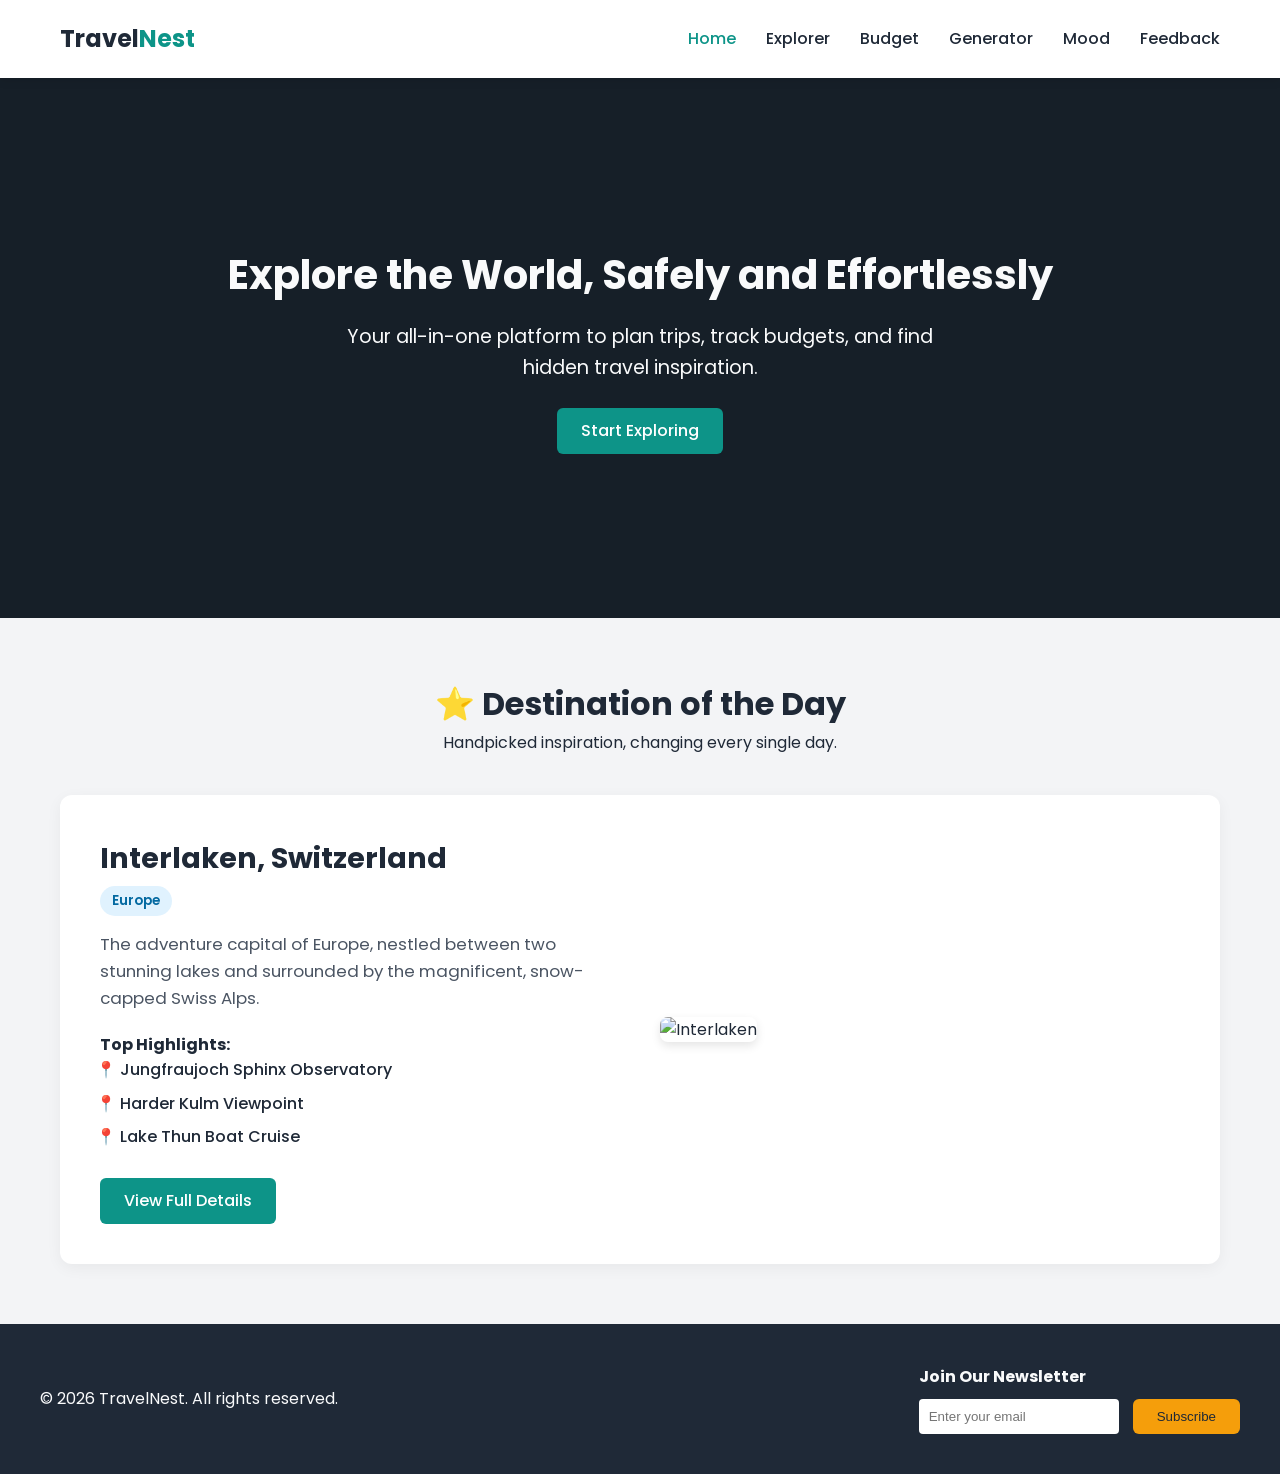
==== index.html @ 822fc0e1 "Finalised Web page" ====
<!DOCTYPE html>
<html lang="en">
<head>
    <meta charset="UTF-8">
    <meta name="viewport" content="width=device-width, initial-scale=1.0">
    <title>TravelNest - Your Ultimate Travel Planner</title>
    
    <link rel="preconnect" href="https://fonts.googleapis.com">
    <link rel="preconnect" href="https://fonts.gstatic.com" crossorigin>
    <link href="https://fonts.googleapis.com/css2?family=Poppins:wght@300;400;500;600;700&display=swap" rel="stylesheet">
    
    <link rel="stylesheet" href="css/style.css">
</head>
<body>

    <header class="site-header">
        <div class="header-container">
            <a href="index.html" class="logo">Travel<span>Nest</span></a>
            
            <nav class="main-nav" id="mainNav">
                <ul>
                    <li><a href="index.html" class="active">Home</a></li>
                    <li><a href="explorer.html">Explorer</a></li>
                    <li><a href="budget.html">Budget</a></li>
                    <li><a href="generator.html">Generator</a></li>
                    <li><a href="mood.html">Mood</a></li>
                    <li><a href="feedback.html">Feedback</a></li>
                </ul>
            </nav>
            
            <button class="menu-toggle" id="menuToggle" aria-label="Toggle navigation">
                <span class="bar"></span>
                <span class="bar"></span>
                <span class="bar"></span>
            </button>
        </div>
    </header>

    <main class="content-wrapper">
        <section class="hero">
            <h1>Explore the World, Safely and Effortlessly</h1>
            <p>Your all-in-one platform to plan trips, track budgets, and find hidden travel inspiration.</p>
            <a href="explorer.html" class="btn btn-primary">Start Exploring</a>
        </section>

        <section class="daily-destination-section">
            <div class="section-title">
                <h2>⭐ Destination of the Day</h2>
                <p>Handpicked inspiration, changing every single day.</p>
            </div>
            
            <div class="daily-grid-container" id="dailyDestinationContainer">
                </div>
        </section>
    </main>

    <footer class="site-footer">
        <div class="footer-container">
            <p>&copy; 2026 TravelNest. All rights reserved.</p>
            
            <div class="newsletter-form">
                <h4>Join Our Newsletter</h4>
                <form id="newsletterForm">
                    <input type="email" placeholder="Enter your email" required id="newsletterEmail">
                    <button type="submit" class="btn btn-secondary">Subscribe</button>
                </form>
            </div>
        </div>
    </footer>

    <script src="js/data.js" defer></script>
    <script src="js/main.js" defer></script>
</body>
</html>
---- css/style.css ----
/* ==========================================================================
   1. DESIGN SYSTEM VARIABLES & BASE RESETS
   ========================================================================== */
:root {
    --primary-color: #0d9488;    
    --secondary-color: #f59e0b;  
    --text-color-dark: #1f2937; 
    --text-color-light: #f9fafb;
    --bg-light: #f3f4f6;        
    --bg-card: #ffffff;         
 
    --max-width: 1200px;
    --transition-speed: 0.3s;
}

* {
    margin: 0;
    padding: 0;
    box-sizing: border-box;
}

body {
    font-family: 'Poppins', sans-serif;
    color: var(--text-color-dark);
    background-color: var(--bg-light);
    line-height: 1.6;
}

/* ==========================================================================
   2. REUSABLE UTILITIES & REUSABLE BUTTONS
   ========================================================================== */
.btn {
    display: inline-block;
    padding: 10px 24px;
    border-radius: 6px;
    font-weight: 500;
    text-decoration: none;
    cursor: pointer;
    transition: background var(--transition-speed), transform var(--transition-speed);
    border: none;
}

.btn-primary {
    background-color: var(--primary-color);
    color: white;
}

.btn-primary:hover {
    background-color: #0f766e;
    transform: translateY(-2px);
}

.btn-secondary {
    background-color: var(--secondary-color);
    color: var(--text-color-dark);
}

.btn-secondary:hover {
    background-color: #d97706;
    transform: translateY(-2px);
}

/* ==========================================================================
   3. HEADER & NAVIGATION LAYOUT (FLEXBOX)
   ========================================================================== */
.site-header {
    background-color: var(--bg-card);
    box-shadow: 0 2px 10px rgba(0,0,0,0.1);
    position: sticky;
    top: 0;
    z-index: 1000;
}

.header-container {
    display: flex;
    justify-content: space-between;
    align-items: center;
    max-width: var(--max-width);
    margin: 0 auto;
    padding: 20px;
}

.logo {
    font-size: 1.5rem;
    font-weight: 700;
    text-decoration: none;
    color: var(--text-color-dark);
}

.logo span {
    color: var(--primary-color);
}

.main-nav ul {
    display: flex;
    list-style: none;
    gap: 30px;
}

.main-nav a {
    text-decoration: none;
    color: var(--text-color-dark);
    font-weight: 500;
    transition: color var(--transition-speed);
}

.main-nav a:hover, .main-nav a.active {
    color: var(--primary-color);
}

/* Hamburger Hidden on Desktop */
.menu-toggle {
    display: none;
    flex-direction: column;
    gap: 5px;
    background: transparent;
    border: none;
    cursor: pointer;
}

.menu-toggle .bar {
    width: 25px;
    height: 3px;
    background-color: var(--text-color-dark);
    border-radius: 3px;
}

/* ==========================================================================
   4. BASIC HERO SECTION (For home page layout)
   ========================================================================== */
.hero {
    min-height: 60vh;
    background: linear-gradient(rgba(0,0,0,0.5), rgba(0,0,0,0.5)), url('../assets/images/hero-bg.jpg') no-repeat center center/cover;
    background-color: #2c3e50; /* Fallback color if image is missing */
    display: flex;
    flex-direction: column;
    justify-content: center;
    align-items: center;
    text-align: center;
    color: var(--text-color-light);
    padding: 20px;
}

.hero h1 {
    font-size: 2.5rem;
    margin-bottom: 15px;
}

.hero p {
    font-size: 1.2rem;
    margin-bottom: 25px;
    max-width: 600px;
}

/* ==========================================================================
   5. FOOTER & NEWSLETTER LAYOUT
   ========================================================================== */
.site-footer {
    background-color: var(--text-color-dark);
    color: var(--text-color-light);
    padding: 40px 20px;
    margin-top: 40px;
}

.footer-container {
    display: flex;
    justify-content: space-between;
    align-items: center;
    flex-wrap: wrap;
    max-width: var(--max-width);
    margin: 0 auto;
    gap: 20px;
}

.newsletter-form h4 {
    margin-bottom: 10px;
}

.newsletter-form input {
    padding: 10px;
    border-radius: 4px;
    border: none;
    margin-right: 10px;
    width: 200px;
}

/* ==========================================================================
   6. RESPONSIVE DESIGN (Media Queries for Mobile)
   ========================================================================== */
@media (max-width: 768px) {
    .menu-toggle {
        display: flex; 
    }

    .main-nav {
        display: none; 
        width: 100%;
        position: absolute;
        top: 100%;
        left: 0;
        background-color: var(--bg-card);
        padding: 20px;
        box-shadow: 0 4px 6px rgba(0,0,0,0.1);
    }
    
    .main-nav.open {
        display: block; 
    }

    .main-nav ul {
        flex-direction: column;
        gap: 15px;
    }

    .header-container {
        position: relative;
    }

    .footer-container {
        flex-direction: column;
        text-align: center;
    }
    
    .newsletter-form input {
        margin-bottom: 10px;
        width: 100%;
    }
}

/* ==========================================================================
   7. DESTINATION OF THE DAY (CSS GRID)
   ========================================================================== */
.daily-destination-section {
    max-width: var(--max-width);
    margin: 60px auto;
    padding: 0 20px;
}

.section-title {
    text-align: center;
    margin-bottom: 40px;
}

.section-title h2 {
    font-size: 2rem;
    color: var(--text-color-dark);
}

/* CSS Grid layout: Left text, Right image */
.daily-grid-container {
    display: grid;
    grid-template-columns: 1fr 1fr; /* Two columns of equal width */
    gap: 40px;
    background-color: var(--bg-card);
    padding: 40px;
    border-radius: 12px;
    box-shadow: 0 4px 15px rgba(0,0,0,0.05);
    align-items: center;
}

.daily-text-content h3 {
    font-size: 1.8rem;
    margin-bottom: 5px;
}

.badge {
    display: inline-block;
    background-color: #e0f2fe;
    color: #0369a1;
    padding: 4px 12px;
    border-radius: 20px;
    font-size: 0.85rem;
    font-weight: 600;
    margin-bottom: 15px;
}

.daily-text-content .description {
    font-size: 1.05rem;
    margin-bottom: 20px;
    color: #4b5563;
}

.daily-text-content ul {
    list-style-type: "📍 ";
    padding-left: 20px;
}

.daily-text-content li {
    margin-bottom: 8px;
    font-weight: 500;
}

.responsive-img {
    width: 100%;
    height: 350px;
    object-fit: cover; /* Prevents image stretching */
    border-radius: 8px;
    box-shadow: 0 4px 10px rgba(0,0,0,0.1);
}

/* Responsive adjustment: Stack into 1 column on mobile screens */
@media (max-width: 768px) {
    .daily-grid-container {
        grid-template-columns: 1fr; /* Swaps to a single column stack */
        gap: 20px;
        padding: 20px;
    }
}

/* ==========================================================================
   8. DESTINATION EXPLORER CARDS GRID
   ========================================================================== */
.container-explorer {
    max-width: var(--max-width);
    margin: 40px auto;
    padding: 0 20px;
}

.explorer-intro {
    text-align: center;
    margin-bottom: 40px;
}

.filter-panel {
    display: flex;
    justify-content: center;
    gap: 15px;
    margin-top: 20px;
    flex-wrap: wrap;
}

.filter-panel input, .filter-panel select {
    padding: 12px;
    border: 1px solid #d1d5db;
    border-radius: 6px;
    font-size: 1rem;
    font-family: inherit;
    outline: none;
}

.filter-panel input {
    width: 300px;
}

.cards-grid {
    display: grid;
    grid-template-columns: repeat(auto-fill, minmax(280px, 1fr)); 
    gap: 30px;
    margin-top: 20px;
}

.destination-card {
    background-color: var(--bg-card);
    border-radius: 10px;
    overflow: hidden; 
    box-shadow: 0 4px 10px rgba(0,0,0,0.05);
    transition: transform var(--transition-speed), box-shadow var(--transition-speed);
}

/* Subtle, smooth hover elevation animations */
.destination-card:hover {
    transform: translateY(-5px);
    box-shadow: 0 10px 20px rgba(0,0,0,0.1);
}

.card-img {
    width: 100%;
    height: 200px;
    object-fit: cover;
}

.card-body {
    padding: 20px;
}

.card-body h3 {
    font-size: 1.3rem;
    margin-bottom: 5px;
}

.card-body .location {
    font-size: 0.9rem;
    color: #6b7280;
    margin-bottom: 15px;
}

.card-btn {
    width: 100%;
    text-align: center;
}

.no-results {
    grid-column: 1 / -1;
    text-align: center;
    font-size: 1.2rem;
    color: #6b7280;
    padding: 40px;
}

/* ==========================================================================
   10. TRIP BUDGET PLANNER LAYOUT SYSTEM
   ========================================================================== */
.container-budget {
    max-width: var(--max-width);
    margin: 40px auto;
    padding: 0 20px;
}

.budget-intro {
    text-align: center;
    margin-bottom: 40px;
}

.budget-grid {
    display: grid;
    grid-template-columns: 1fr 1fr; 
    gap: 40px;
    align-items: start;
}

.budget-card-wrapper {
    background-color: var(--bg-card);
    padding: 30px;
    border-radius: 10px;
    box-shadow: 0 4px 12px rgba(0,0,0,0.05);
}

.budget-card-wrapper h3 {
    margin-bottom: 20px;
    color: var(--text-color-dark);
    border-bottom: 2px solid var(--bg-light);
    padding-bottom: 8px;
}

.form-control {
    margin-bottom: 20px;
    display: flex;
    flex-direction: column;
    gap: 8px;
}

.form-control label {
    font-weight: 500;
    font-size: 0.95rem;
}

.form-control input {
    padding: 12px;
    border: 1px solid #d1d5db;
    border-radius: 6px;
    font-size: 1rem;
    font-family: inherit;
    outline: none;
    transition: border-color var(--transition-speed);
}

.form-control input:focus {
    border-color: var(--primary-color);
}

.form-btn {
    width: 100%;
    text-align: center;
    padding: 12px;
}

.result-card {
    opacity: 0;
    transform: translateY(10px);
    transition: opacity 0.4s ease, transform 0.4s ease;
    pointer-events: none; 
}

.result-card.visible {
    opacity: 1;
    transform: translateY(0);
    pointer-events: auto;
}

.result-stat {
    display: flex;
    justify-content: space-between;
    align-items: center;
    padding: 12px 0;
    border-bottom: 1px dashed #e5e7eb;
}

.cost-highlight {
    font-size: 1.6rem;
    color: var(--primary-color);
}

.status-badge {
    padding: 4px 12px;
    border-radius: 4px;
    font-size: 0.85rem;
    font-weight: 600;
}
.status-low { background-color: #dcfce7; color: #166534; }
.status-moderate { background-color: #fef3c7; color: #92400e; }
.status-luxury { background-color: #fee2e2; color: #991b1b; }

.progress-container {
    margin-top: 25px;
}
.progress-container p {
    font-weight: 500;
    font-size: 0.9rem;
    margin-bottom: 8px;
    color: #4b5563;
}
.progress-track {
    width: 100%;
    height: 12px;
    background-color: var(--bg-light);
    border-radius: 6px;
    overflow: hidden;
}
.progress-bar-fill {
    width: 0%; 
    height: 100%;
    background-color: var(--primary-color);
    border-radius: 6px;
    transition: width 0.6s cubic-bezier(0.4, 0, 0.2, 1); 
}
.progress-labels {
    display: flex;
    justify-content: space-between;
    font-size: 0.75rem;
    color: #9ca3af;
    margin-top: 6px;
}

.success-alert {
    color: #166534;
    font-size: 0.9rem;
    margin-top: 10px;
    text-align: center;
    font-weight: 500;
}

@media (max-width: 768px) {
    .budget-grid {
        grid-template-columns: 1fr; 
        gap: 20px;
    }
}

/* ==========================================================================
   11. RANDOM TRIP GENERATOR & WISHLIST MODULE STYLING
   ========================================================================== */
.container-generator {
    max-width: var(--max-width);
    margin: 40px auto;
    padding: 0 20px;
}

.generator-intro {
    text-align: center;
    margin-bottom: 40px;
}

.generator-grid {
    display: grid;
    grid-template-columns: 1.2fr 0.8fr; 
    gap: 40px;
    align-items: start;
}

.card-wrapper {
    background-color: var(--bg-card);
    padding: 30px;
    border-radius: 10px;
    box-shadow: 0 4px 12px rgba(0,0,0,0.05);
}

.card-wrapper h3 {
    margin-bottom: 15px;
    color: var(--text-color-dark);
    border-bottom: 2px solid var(--bg-light);
    padding-bottom: 8px;
}

.instruction-text {
    color: #6b7280;
    font-size: 0.95rem;
    margin-bottom: 20px;
}

.gen-action-btn {
    width: 100%;
    padding: 14px;
    font-size: 1.05rem;
    margin-bottom: 25px;
}

.placeholder-text {
    text-align: center;
    color: #9ca3af;
    font-style: italic;
    padding: 30px 0;
}

.surprise-card {
    border: 1px solid #e5e7eb;
    border-radius: 8px;
    overflow: hidden;
    background-color: #fbcfe820; 
}

.surprise-img {
    width: 100%;
    height: 220px;
    object-fit: cover;
}

.surprise-info {
    padding: 20px;
}

.surprise-info h4 {
    font-size: 1.3rem;
    margin-bottom: 5px;
}

.wishlist-add-btn {
    width: 100%;
    margin-top: 15px;
    background-color: #db2777; 
    color: white;
}
.wishlist-add-btn:hover {
    background-color: #be185d;
}

.wishlist-items-container {
    display: flex;
    flex-direction: column;
    gap: 12px;
    margin-top: 15px;
}

.wishlist-item-row {
    display: flex;
    justify-content: space-between;
    align-items: center;
    background-color: var(--bg-light);
    padding: 12px 20px;
    border-radius: 6px;
    border-left: 4px solid #db2777; 
}

.wish-item-meta {
    display: flex;
    flex-direction: column;
}

.wish-item-meta strong {
    font-size: 1rem;
    color: var(--text-color-dark);
}

.wish-item-meta span {
    font-size: 0.8rem;
    color: #6b7280;
}

.remove-wish-btn {
    background: transparent;
    border: none;
    font-size: 1.6rem;
    color: #9ca3af;
    cursor: pointer;
    transition: color var(--transition-speed);
    line-height: 1;
}

.remove-wish-btn:hover {
    color: #dc2626;
}

.animated-fade-in {
    animation: simpleFadeIn 0.5s ease forwards;
}

@keyframes simpleFadeIn {
    from {
        opacity: 0;
        transform: translateY(8px);
    }
    to {
        opacity: 1;
        transform: translateY(0);
    }
}

@media (max-width: 768px) {
    .generator-grid {
        grid-template-columns: 1fr;
        gap: 20px;
    }
}

/* ==========================================================================
   12. TRAVEL MOOD & TIMELINE TRACKER MODULE
   ========================================================================== */
.container-mood {
    max-width: var(--max-width);
    margin: 40px auto;
    padding: 0 20px;
}

.mood-intro {
    text-align: center;
    margin-bottom: 40px;
}

.mood-grid {
    display: grid;
    grid-template-columns: 0.82fr 1.18fr; 
    gap: 40px;
    align-items: start;
}

/* Sound Control Panels Styles */
.sound-controls-container {
    display: flex;
    flex-direction: column;
    gap: 20px;
    margin-top: 20px;
}

.sound-card {
    display: flex;
    align-items: center;
    gap: 20px;
    background-color: var(--bg-light);
    padding: 15px 20px;
    border-radius: 8px;
    border: 2px solid transparent;
    transition: all var(--transition-speed);
}

.sound-card.playing {
    border-color: var(--primary-color);
    background-color: #f0fdfa; 
    box-shadow: 0 4px 10px rgba(13, 148, 136, 0.1);
}

.sound-icon {
    font-size: 2rem;
}

.sound-card h4 {
    flex-grow: 1;
    font-size: 1.05rem;
}

.audio-notice {
    font-size: 0.75rem;
    color: #9ca3af;
    margin-top: 20px;
    text-align: center;
}

.itinerary-form-layout {
    background-color: var(--bg-light);
    padding: 20px;
    border-radius: 8px;
    margin-bottom: 25px;
}

.form-row-split {
    display: flex;
    gap: 15px;
}

.activity-input-grow {
    flex-grow: 1;
}

.itinerary-form-layout select {
    padding: 12px;
    border: 1px solid #d1d5db;
    border-radius: 6px;
    font-size: 1rem;
    font-family: inherit;
    background-color: white;
    outline: none;
}

.itinerary-list-output {
    display: flex;
    flex-direction: column;
    gap: 12px;
}

.itinerary-item-row {
    display: flex;
    justify-content: space-between;
    align-items: center;
    padding: 14px 20px;
    border-radius: 6px;
    background-color: white;
    border: 1px solid #e5e7eb;
    transition: all var(--transition-speed) ease;
}

.itinerary-item-row.task-done {
    opacity: 0.5;
    background-color: #f9fafb;
    border-left: 4px solid #9ca3af;
}

.itinerary-item-row.task-done .activity-text {
    text-decoration: line-through;
    color: #9ca3af;
}

.itinerary-meta {
    display: flex;
    align-items: center;
    gap: 15px;
    flex-grow: 1;
}

.day-indicator {
    background-color: #f3f4f6;
    padding: 2px 10px;
    border-radius: 4px;
    font-size: 0.8rem;
    font-weight: 600;
    color: var(--text-color-dark);
    white-space: nowrap;
}

.activity-text {
    font-weight: 500;
    color: var(--text-color-dark);
    font-size: 0.95rem;
}

.itinerary-actions {
    display: flex;
    align-items: center;
    gap: 15px;
}

.task-toggle-check {
    width: 18px;
    height: 18px;
    cursor: pointer;
    accent-color: var(--primary-color);
}

.delete-itinerary-btn {
    background: transparent;
    border: none;
    font-size: 1.5rem;
    color: #9ca3af;
    cursor: pointer;
    transition: color var(--transition-speed);
}
.delete-itinerary-btn:hover {
    color: #dc2626;
}

@media (max-width: 768px) {
    .mood-grid {
        grid-template-columns: 1fr;
        gap: 25px;
    }
    .form-row-split {
        flex-direction: column;
        gap: 0;
    }
}
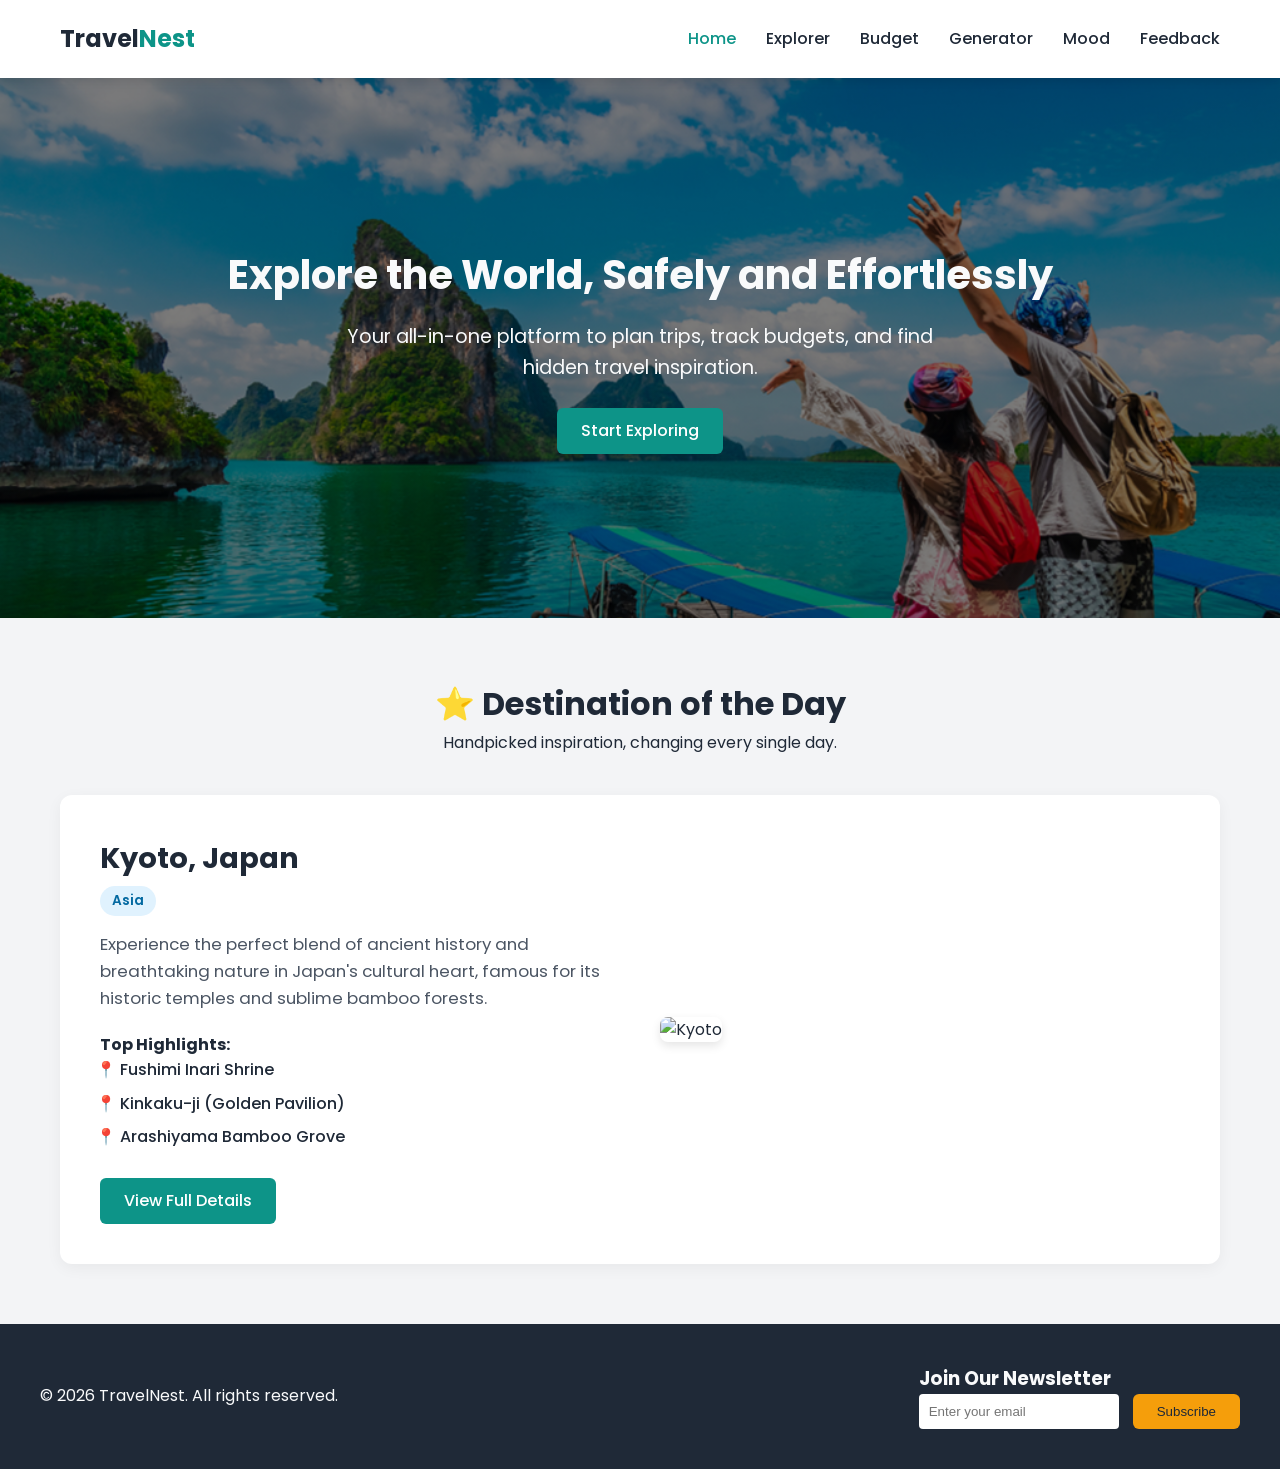
==== commit 1ce90fe3: "code and audio" ====
--- a/index.html
+++ b/index.html
@@ -59,7 +59,7 @@
             <p>&copy; 2026 TravelNest. All rights reserved.</p>
             
             <div class="newsletter-form">
-                <h4>Join Our Newsletter</h4>
+                <h3>Join Our Newsletter</h3>
                 <form id="newsletterForm">
                     <input type="email" placeholder="Enter your email" required id="newsletterEmail">
                     <button type="submit" class="btn btn-secondary">Subscribe</button>
--- a/css/style.css
+++ b/css/style.css
@@ -130,7 +130,7 @@
    ========================================================================== */
 .hero {
     min-height: 60vh;
-    background: linear-gradient(rgba(0,0,0,0.5), rgba(0,0,0,0.5)), url('../assets/images/hero-bg.jpg') no-repeat center center/cover;
+    background: linear-gradient(rgba(0,0,0,0.5), rgba(0,0,0,0.5)), url('../assets/images/hero-bg.png') no-repeat center center/cover;
     background-color: #2c3e50; /* Fallback color if image is missing */
     display: flex;
     flex-direction: column;
